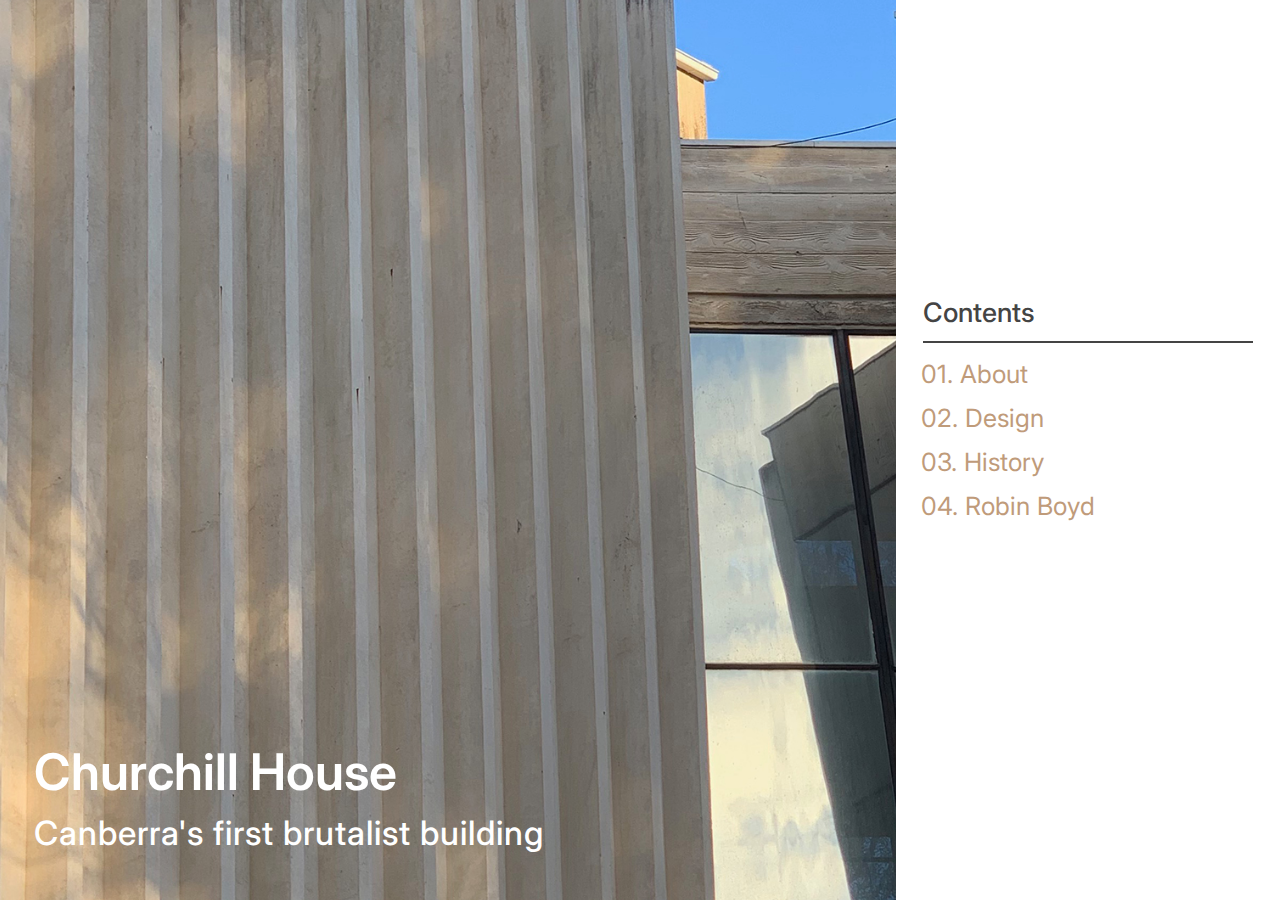
==== index.html @ 78022946 "Upload entire site" ====
<!doctype html>
<html lang="en">
<head>
<meta charset="utf-8">
<meta name="viewport" content="width=device-width, initial-scale=1">
<title>Untitled Document</title>
<link href="assets/css/normalize.css" rel="stylesheet" type="text/css">
<link href="assets/css/style.css" rel="stylesheet" type="text/css">
<link href="https://fonts.googleapis.com/css2?family=Inter:wght@400;500;600&display=swap" rel="stylesheet">
</head>

<body id="cover"> <!-- I put an id on the cover to remove the fixed width across larger screens as I found that the fixed width was mroe appropriate for content-heavy sites-->
<div class="img-container">
<header class="index-header">

<!--Navigation-->

	
	
<nav class="home-nav">
  <p class="toc">Contents</p>
  <ul>
    <li><a href="churchill-house.html">01. About</a></li>
    <li><a href="design.html">02. Design</a></li>
    <li><a href="history.html">03. History</a></li>
    <li><a href="boyd.html">04. Robin Boyd</a></li>
  </ul>
</nav>
	
<!-- End naivation -->
<div class="hero-text">
<h1>Churchill House</h1>
<p class="tagline">Canberra's first brutalist building</p>
</div>
  </header>
	</div>
</body>
</html>
---- assets/css/style.css ----
@charset "utf-8";
/* CSS Document */
body {
  font-family: 'Cardo', serif;
  color: rgb(68, 68, 68);
}
html, body {
  height: 100%;
}
/* TEXT STYLES */
/* Below are all my styles relating to text changes */
/*By setting the font-family for all my heading levels at the very top, I am able to easily override changes later to specific heading levels */
h1, h2, h3, h4, h5, h6 {
  font-family: 'Inter', sans-serif;
}
h1 {
  font-size: 3em;
  margin: 1em 0 0.2em auto;
  font-weight: 600;
}
.toc {
  visibility: hidden;
  font-size: 0.4em
}
.tagline {
  font-size: 2em;
  margin: 0;
  line-height: 1.3;
  letter-spacing: 1px;
  font-family: 'Inter', sans-serif;
  font-weight: 500;
}
.logo {
  float: right;
  font-family: 'Inter', sans-serif;
  text-transform: uppercase;
  font-weight: 500;
}
.content {
  margin: 1em 2em;
  font-weight: 400;
  line-height: 1.5;
}
/* Link styles */
/* Animation styles inspired by https://cssdeck.com/labs/cool-and-easy-animated-underline-links */
a, a:visited {
  color: #BF9B7A;
  text-decoration: none;
  position: relative;
  padding-bottom: 1.5px;
}
a:after, a:visited:after {
  content: '';
  height: 1.5px;
  position: absolute;
  bottom: 0;
  left: 0;
  width: 0%;
  background: rgb(68 68 68);
  transition: 0.2s;
}
a:hover:after, a:visited:hover:after {
  width: 100%;
}
/* End link styles */
.copyright {
  font-family: 'Inter', sans-serif;
  font-size: 0.6em;
}
.caption {
  text-align: right;
}
/* END TEXT STYLES */
/* POSITIONING & LAYOUT ELEMENTS */
p + ul {
  margin-top: -10px;
}
.header-bar {
  padding: 2em 2em 0 2em;
}
/* This is index.html specific css */
.index-header {
  padding: 2em 2em 0 2em;
  /* position: absolute;
  top: 55%;*/
  color: white;
}
.hero-text {
  width: 80%;
  position: absolute;
  bottom: 5%;
}
.img-container {
  height: 100%;
  background-image: url(../images/churchill-house-37.jpg);
  background-repeat: no-repeat;
  background-size: 180%;
  background-position: center;
  overflow: hidden;
}
/* End index.html positioning elements */
.image-full-width {
  width: 100%;
}
.image-half-width {
  width: 48%;
}
/* I've added these as classes to have the images side by side, with spacing inbetween. I didn't like how adding margins (to create spacing between) resulted in the images not being centre*/
.float-right {
  float: right;
}
.float-left {
  float: left;
}
/* Means this element isn't allowed to float both sides */
.clear-both {
  clear: both;
}
hr {
  border-top: 0.5px rgb(68 68 68) solid;
}
footer {
  text-align: right;
  padding: 1em 0;
  margin: 0 2em;
}
/* END POSITIONG & LAYOUT ELEMENTS */
/* INDEX.HTML NAVIGATION */
.home-nav {
  position: absolute;
  right: 0;
  top: 30%;
  font-family: 'Inter', sans-serif;
  background-color: white;
}
.home-nav ul {
  padding-left: 0;
}
.home-nav li {
  display: block;
  margin: 0.6em 1em;
  font-size: 1.5em;
}
/* NAVIGATION */
/* This 'hamburger' navigation uses a checkbox to activate the menu. Ideally this would be managed in jQuery as I found it a lot harder (messy code) to put together a CSS-only solution. This menu is based off Brad Traversy's design https://codepen.io/bradtraversy/pen/vMGBjQ  however I will comment my understanding of what each entry is responsible for */
/* Menu button */
.menu-wrap {
  position: absolute;
  top: 5px;
  z-index: 1;
  /* margin: 0 0 1em 1em; */
  padding: 0;
  box-sizing: border-box;
  font-family: 'Inter', sans-serif;
}
/* The code below represents the checkbox, including location and size. In this instance, I have made the checkbox larger to accomdate the width of the 'menu' text */
.menu-wrap .toggler {
  position: absolute;
  top: 10px;
  left: 0;
  z-index: 2;
  cursor: pointer;
  width: 100px;
  height: 50px;
  opacity: 0;
}
.menu-button {
  position: absolute;
  top: 0;
  left: 0;
  z-index: 1;
  width: 60px;
  height: 40px;
  padding: 1em 1em 0 0;
  background: white;
  display: flex;
  align-items: center;
  justify-content: center;
}
/* This is my close button that will appear after the menu has opened */
.close {
  visibility: hidden;
  opacity: 0;
}
/* Show Menu */
.toggler:checked ~ .menu {
  visibility: visible;
}
.toggler:checked ~ .menu > div > div {
  opacity: 1;
}
.menu {
  position: fixed;
  top: 0;
  left: 0;
  width: 100%;
  height: 100%;
  visibility: hidden;
  overflow: hidden;
  display: flex;
  align-items: center;
  justify-content: center;
}
.menu > div {
  background: white;
  width: 200vw;
  height: 200vw;
  display: flex;
  flex: none;
  align-items: center;
  justify-content: center;
}
.menu > div > div {
  opacity: 0;
  transition: opacity 0.5s ease;
}
/* Removes unnecessary padding, allowing the list to sit centre */
.menu > div > div > ul {
  padding-left: 0;
}
.menu > div > div > ul > li {
  list-style: none;
  font-size: 1.5rem;
  padding: 1rem;
}
/* combines siblings */
.toggler:checked ~ .hamburger {
  visibility: hidden;
}
/* combines siblings */
.toggler:checked ~ .close {
  visibility: visible;
  opacity: 1;
  transition: opacity 0.1s ease;
}
/* END NAVIGATION */
/*.home-nav ul li a {
	color: white;
	font-weight: 500;
}/*



/* Tablet+ media queries */
@media (min-width: 601px) {
  .img-container {
    height: 100%;
    width: 70%;
  }
  .home-nav {
    width: 30%;
    background-color: none;
  }
  .column-1 {
    width: 25%;
    float: left;
    margin-right: 5%;
  }
  .column-2 {
    width: 70%;
    float: left;
  }
  .toc {
    visibility: visible;
    color: rgb(68 68 68);
    font-size: 1.6em;
    font-weight: 500;
    margin: 1em;
    padding-bottom: 0.5em;
    border-bottom: 2px rgb(68 68 68) solid;
  }
}
/* Desktop media queries */
@media (min-width: 1024px) {
  body {
    max-width: 1366px;
    margin: auto;
    align: center;
    font-size: 1.05em;
  }
  #cover {
    max-width: none;
  }
}
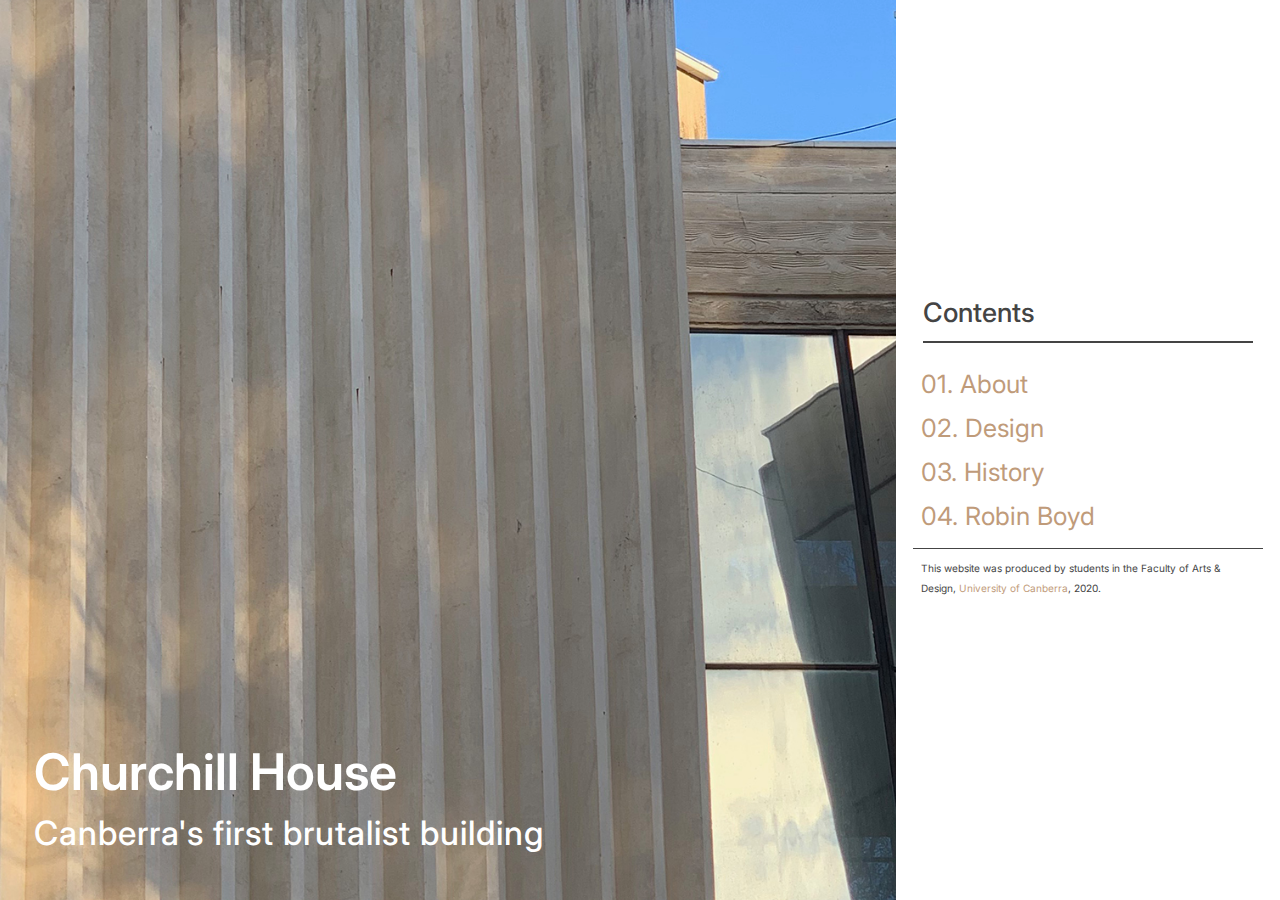
==== commit d450bfd2: "updated" ====
--- a/index.html
+++ b/index.html
@@ -13,26 +13,33 @@
 <div class="img-container">
 <header class="index-header">
 
+	<div class="hero-text">
+<h1>Churchill House</h1>
+<p class="tagline">Canberra's first brutalist building</p>
+</div>
+  </header>
+	</div>
+	
 <!--Navigation-->
 
 	
 	
-<nav class="home-nav">
+<div class="home-nav">
   <p class="toc">Contents</p>
+	<nav>
   <ul>
     <li><a href="churchill-house.html">01. About</a></li>
     <li><a href="design.html">02. Design</a></li>
     <li><a href="history.html">03. History</a></li>
     <li><a href="boyd.html">04. Robin Boyd</a></li>
-  </ul>
-</nav>
+  </ul></nav>
+	
+	<footer class="home-footer">
+	<span class="copyright">This website was produced by students in the Faculty of Arts &amp; Design, <a href="https://www.canberra.edu.au/">University of Canberra</a>, 2020.</span></footer>
+</div>
 	
 <!-- End naivation -->
-<div class="hero-text">
-<h1>Churchill House</h1>
-<p class="tagline">Canberra's first brutalist building</p>
-</div>
-  </header>
-	</div>
+
+
 </body>
 </html>
--- a/assets/css/style.css
+++ b/assets/css/style.css
@@ -20,7 +20,7 @@
 }
 .toc {
   visibility: hidden;
-  font-size: 0.4em
+  font-size: 0.1em
 }
 .tagline {
   font-size: 2em;
@@ -41,6 +41,7 @@
   font-weight: 400;
   line-height: 1.5;
 }
+
 /* Link styles */
 /* Animation styles inspired by https://cssdeck.com/labs/cool-and-easy-animated-underline-links */
 a, a:visited {
@@ -85,11 +86,7 @@
   top: 55%;*/
   color: white;
 }
-.hero-text {
-  width: 80%;
-  position: absolute;
-  bottom: 5%;
-}
+
 .img-container {
   height: 100%;
   background-image: url(../images/churchill-house-37.jpg);
@@ -129,7 +126,7 @@
 .home-nav {
   position: absolute;
   right: 0;
-  top: 30%;
+	bottom:5%;
   font-family: 'Inter', sans-serif;
   background-color: white;
 }
@@ -234,24 +231,38 @@
   transition: opacity 0.1s ease;
 }
 /* END NAVIGATION */
-/*.home-nav ul li a {
-	color: white;
-	font-weight: 500;
-}/*
-
 
 
 /* Tablet+ media queries */
+
+.home-footer {
+	border-top: 1px solid rgb(68 68 68);
+    text-align: left;
+	margin: 0 1em;
+	padding: 0.5em 0.5em 1em 0.5em
+}
+
 @media (min-width: 601px) {
   .img-container {
     height: 100%;
     width: 70%;
   }
+	
+.hero-text {
+  width: 60%;
+  position: absolute;
+  bottom: 5%;
+}
+	
   .home-nav {
     width: 30%;
     background-color: none;
-  }
-  .column-1 {
+  position: absolute;
+  right: 0;
+  top: 30%;
+
+}
+   .column-1 {
     width: 25%;
     float: left;
     margin-right: 5%;
@@ -269,6 +280,12 @@
     padding-bottom: 0.5em;
     border-bottom: 2px rgb(68 68 68) solid;
   }
+.fake-footer {
+  color: rgb(68 68 68);
+  padding: 0.5em;
+  border-top: 0.5px solid rgb(68 68 68);
+  margin: 1em;
+}
 }
 /* Desktop media queries */
 @media (min-width: 1024px) {
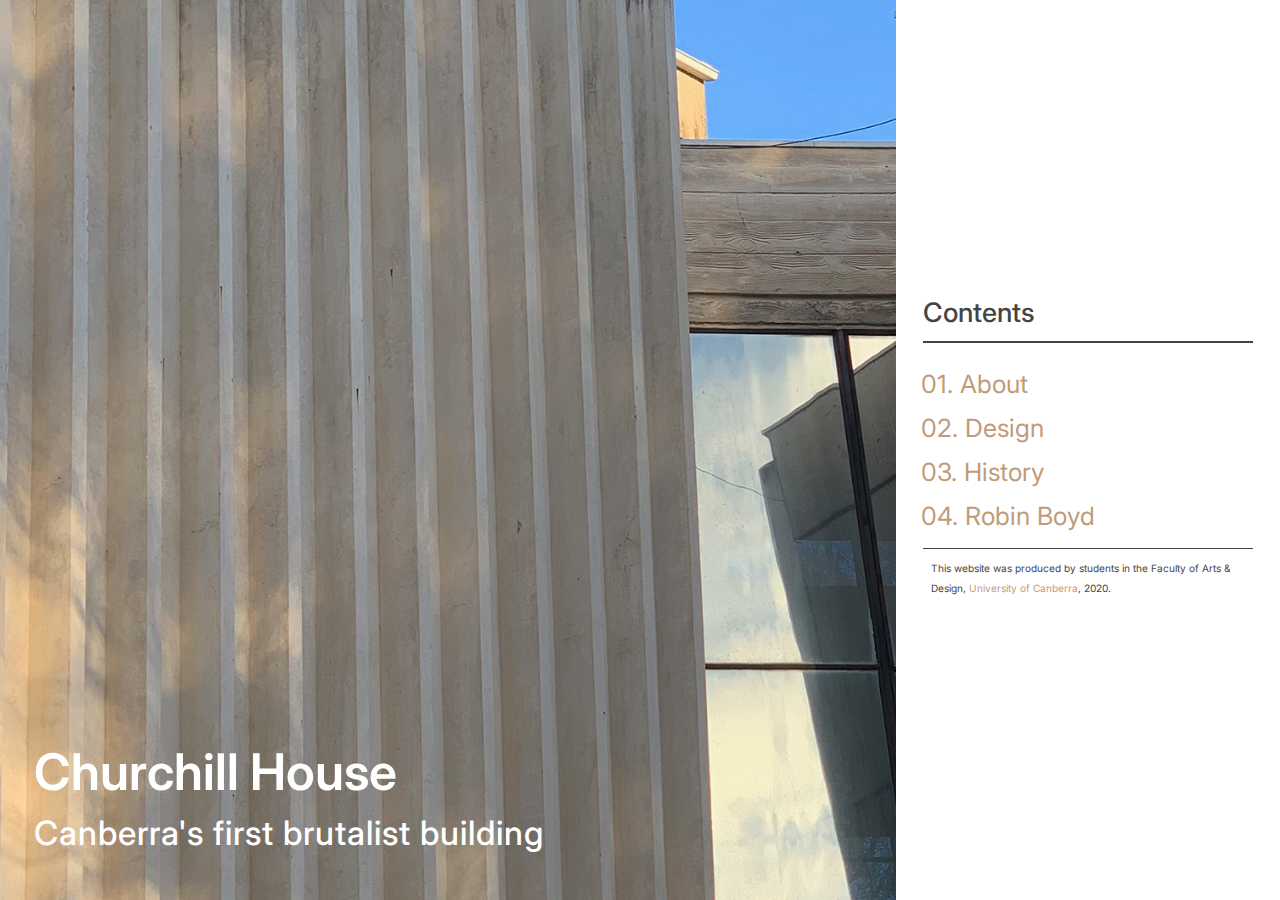
==== commit 2910ee1f: "Updated formatting" ====
--- a/index.html
+++ b/index.html
@@ -9,37 +9,33 @@
 <link href="https://fonts.googleapis.com/css2?family=Inter:wght@400;500;600&display=swap" rel="stylesheet">
 </head>
 
-<body id="cover"> <!-- I put an id on the cover to remove the fixed width across larger screens as I found that the fixed width was mroe appropriate for content-heavy sites-->
+<body id="cover">
+<!-- I put an id on the cover to remove the fixed width across larger screens as I found that the fixed width was mroe appropriate for content-heavy sites-->
 <div class="img-container">
-<header class="index-header">
+  <header class="index-header">
+    <div class="hero-text">
+      <h1>Churchill House</h1>
+      <p class="tagline">Canberra's first brutalist building</p>
+    </div>
+  </header>
+</div>
 
-	<div class="hero-text">
-<h1>Churchill House</h1>
-<p class="tagline">Canberra's first brutalist building</p>
-</div>
-  </header>
-	</div>
-	
 <!--Navigation-->
 
-	
-	
 <div class="home-nav">
   <p class="toc">Contents</p>
-	<nav>
-  <ul>
-    <li><a href="churchill-house.html">01. About</a></li>
-    <li><a href="design.html">02. Design</a></li>
-    <li><a href="history.html">03. History</a></li>
-    <li><a href="boyd.html">04. Robin Boyd</a></li>
-  </ul></nav>
-	
-	<footer class="home-footer">
-	<span class="copyright">This website was produced by students in the Faculty of Arts &amp; Design, <a href="https://www.canberra.edu.au/">University of Canberra</a>, 2020.</span></footer>
+  <nav>
+    <ul>
+      <li><a href="churchill-house.html">01. About</a></li>
+      <li><a href="design.html">02. Design</a></li>
+      <li><a href="history.html">03. History</a></li>
+      <li><a href="boyd.html">04. Robin Boyd</a></li>
+    </ul>
+  </nav>
+  <footer class="home-footer"> <span class="copyright">This website was produced by students in the Faculty of Arts &amp; Design, <a href="https://www.canberra.edu.au/">University of Canberra</a>, 2020.</span></footer>
 </div>
-	
+
 <!-- End naivation -->
-
 
 </body>
 </html>
--- a/assets/css/style.css
+++ b/assets/css/style.css
@@ -19,8 +19,12 @@
   font-weight: 600;
 }
 .toc {
-  visibility: hidden;
-  font-size: 0.1em
+  color: rgb(68 68 68);
+  font-size: 1.6em;
+  font-weight: 500;
+  margin: 1em;
+  padding-bottom: 0.5em;
+  border-bottom: 2px rgb(68 68 68) solid;
 }
 .tagline {
   font-size: 2em;
@@ -41,7 +45,6 @@
   font-weight: 400;
   line-height: 1.5;
 }
-
 /* Link styles */
 /* Animation styles inspired by https://cssdeck.com/labs/cool-and-easy-animated-underline-links */
 a, a:visited {
@@ -86,7 +89,6 @@
   top: 55%;*/
   color: white;
 }
-
 .img-container {
   height: 100%;
   background-image: url(../images/churchill-house-37.jpg);
@@ -126,7 +128,7 @@
 .home-nav {
   position: absolute;
   right: 0;
-	bottom:5%;
+  bottom: 10%;
   font-family: 'Inter', sans-serif;
   background-color: white;
 }
@@ -231,38 +233,31 @@
   transition: opacity 0.1s ease;
 }
 /* END NAVIGATION */
-
-
+.home-footer {
+  border-top: 1px solid rgb(68 68 68);
+  text-align: left;
+  margin: 0 1.6em;
+  padding: 0.5em 0.5em 1em 0.5em
+}
 /* Tablet+ media queries */
-
-.home-footer {
-	border-top: 1px solid rgb(68 68 68);
-    text-align: left;
-	margin: 0 1em;
-	padding: 0.5em 0.5em 1em 0.5em
-}
-
 @media (min-width: 601px) {
   .img-container {
     height: 100%;
     width: 70%;
   }
-	
-.hero-text {
-  width: 60%;
-  position: absolute;
-  bottom: 5%;
-}
-	
+  .hero-text {
+    width: 60%;
+    position: absolute;
+    bottom: 5%;
+  }
   .home-nav {
     width: 30%;
     background-color: none;
-  position: absolute;
-  right: 0;
-  top: 30%;
-
-}
-   .column-1 {
+    position: absolute;
+    right: 0;
+    top: 30%;
+  }
+  .column-1 {
     width: 25%;
     float: left;
     margin-right: 5%;
@@ -280,12 +275,6 @@
     padding-bottom: 0.5em;
     border-bottom: 2px rgb(68 68 68) solid;
   }
-.fake-footer {
-  color: rgb(68 68 68);
-  padding: 0.5em;
-  border-top: 0.5px solid rgb(68 68 68);
-  margin: 1em;
-}
 }
 /* Desktop media queries */
 @media (min-width: 1024px) {
